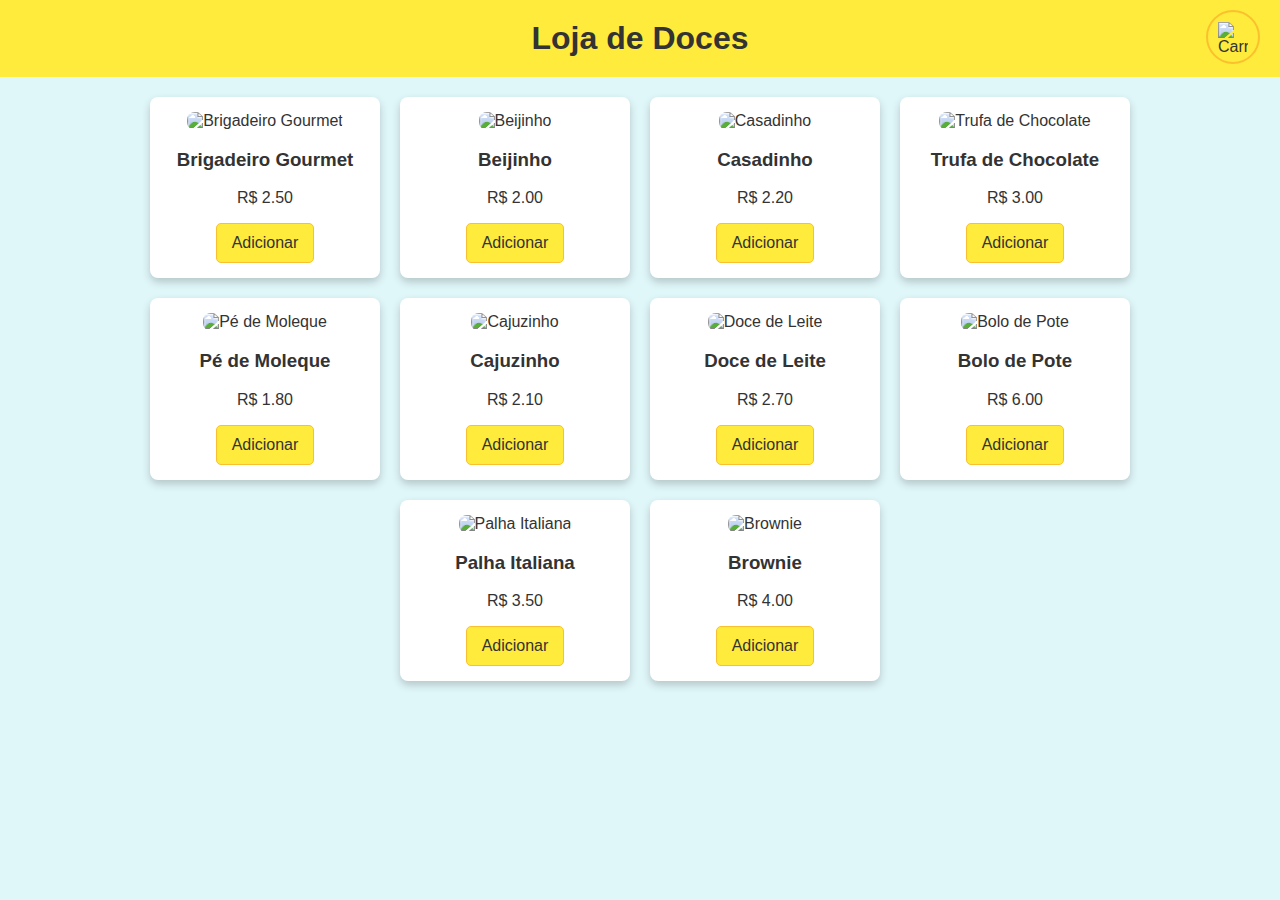
==== index.html @ d25f2587 "Add files via upload" ====
<!DOCTYPE html>
<html lang="en">
<head>
    <meta charset="UTF-8">
    <meta name="viewport" content="width=device-width, initial-scale=1.0">
    <title>Loja de Doces</title>
    <link rel="stylesheet" href="styles.css">
</head>
<body>
    <header>
        <h1 class="logo">Loja de Doces</h1>
        <div id="cart-icon" onclick="toggleCart()">
            <img src="https://www.google.com/url?sa=i&url=https%3A%2F%2Fwww.flaticon.com%2Fbr%2Ficone-gratis%2Fcarrinho-de-compras_126510&psig=AOvVaw0x9vrKKAD3Cn2fqBNxUAMs&ust=1732737529843000&source=images&cd=vfe&opi=89978449&ved=0CBEQjRxqFwoTCNiv4Lnk-okDFQAAAAAdAAAAABAE" alt="Carrinho">
        </div>
    </header>

    <div id="notification" class="hidden"></div>

    <div class="container">
        <div class="products" id="product-list">
            <!-- Produtos serão carregados aqui dinamicamente -->
        </div>
    </div>

    <!-- Detalhes do carrinho -->
    <div id="cart-details">
        <h2>Seu Carrinho</h2>
        <div id="cart-items">
            <!-- Itens do carrinho serão exibidos aqui -->
        </div>
        <div class="finalize-button" onclick="finalizeOrder()">Finalizar Pedido</div>
    </div>

    <script src="script.js"></script>
</body>
</html>
---- styles.css ----
/* Estilo geral */
body {
    font-family: Arial, sans-serif;
    margin: 0;
    background-color: #e0f7fa; /* Azul bebê */
    color: #333;
}

header {
    background-color: #ffeb3b; /* Amarelo */
    padding: 20px;
    text-align: center;
    color: #333;
    position: relative;
}

header h1 {
    margin: 0;
    font-size: 1.8em;
}

.logo {
    font-size: 2em;
    font-weight: bold;
}

#cart-icon {
    position: absolute;
    top: 10px;
    right: 20px;
    background: #ffeb3b;
    border: 2px solid #fbc02d;
    border-radius: 50%;
    padding: 10px;
    cursor: pointer;
    display: flex;
    align-items: center;
    justify-content: center;
}

#cart-icon img {
    width: 30px;
    height: 30px;
}

#cart-details {
    position: fixed;
    top: 60px;
    right: 20px;
    width: 300px;
    background: white;
    border: 1px solid #ddd;
    border-radius: 8px;
    box-shadow: 0 4px 8px rgba(0, 0, 0, 0.2);
    display: none;
    flex-direction: column;
    padding: 10px;
}

#cart-details h2 {
    margin-top: 0;
}

.cart-item {
    display: flex;
    justify-content: space-between;
    align-items: center;
    padding: 10px 0;
    border-bottom: 1px solid #ddd;
}

.cart-item:last-child {
    border-bottom: none;
}

.cart-item button {
    background: #ffeb3b;
    color: #333;
    border: 1px solid #fbc02d;
    border-radius: 5px;
    padding: 5px 10px;
    cursor: pointer;
}

.cart-item button:hover {
    background: #ffe082;
}

.finalize-button {
    background: #ffeb3b;
    color: #333;
    border: 1px solid #fbc02d;
    border-radius: 5px;
    padding: 10px;
    text-align: center;
    cursor: pointer;
    margin-top: 10px;
}

.finalize-button:hover {
    background: #ffe082;
}

.container {
    max-width: 1200px;
    margin: 0 auto;
    padding: 20px;
}

.products {
    display: flex;
    flex-wrap: wrap;
    gap: 20px;
    justify-content: center;
}

.product-card {
    background: white;
    border-radius: 8px;
    box-shadow: 0 4px 8px rgba(0, 0, 0, 0.2);
    padding: 15px;
    text-align: center;
    width: 200px;
}

.product-card img {
    max-width: 100%;
    border-radius: 8px;
}

.product-card button {
    background-color: #ffeb3b;
    color: #333;
    border: 1px solid #fbc02d;
    padding: 10px 15px;
    border-radius: 5px;
    cursor: pointer;
    font-size: 1em;
}

.product-card button:hover {
    background-color: #ffe082;
}

/* Notificação */
#notification {
    position: fixed;
    top: 20px;
    right: 20px;
    background-color: #ffeb3b;
    color: #333;
    padding: 10px 20px;
    border-radius: 5px;
    box-shadow: 0 4px 8px rgba(0, 0, 0, 0.2);
    font-size: 1em;
    z-index: 1000;
    opacity: 0;
    transition: opacity 0.5s ease-in-out;
}

#notification.visible {
    opacity: 1;
}

#notification.hidden {
    opacity: 0;
    pointer-events: none;
}
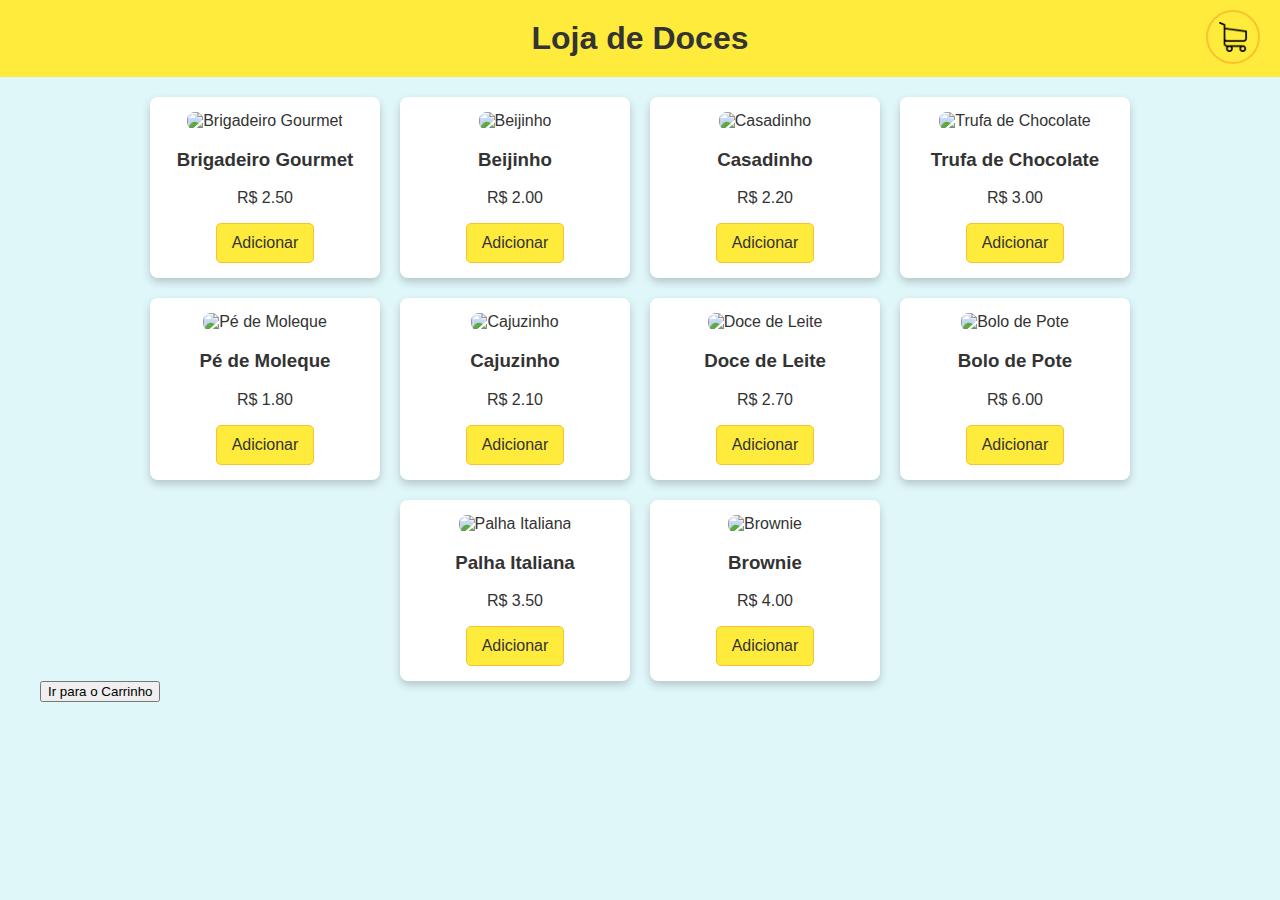
==== commit a77ec118: "mudanças index.html eu alterei o carrinho (coloquei o x mais discreto e para a direita)" ====
--- a/index.html
+++ b/index.html
@@ -10,7 +10,7 @@
     <header>
         <h1 class="logo">Loja de Doces</h1>
         <div id="cart-icon" onclick="toggleCart()">
-            <img src="https://www.google.com/url?sa=i&url=https%3A%2F%2Fwww.flaticon.com%2Fbr%2Ficone-gratis%2Fcarrinho-de-compras_126510&psig=AOvVaw0x9vrKKAD3Cn2fqBNxUAMs&ust=1732737529843000&source=images&cd=vfe&opi=89978449&ved=0CBEQjRxqFwoTCNiv4Lnk-okDFQAAAAAdAAAAABAE" alt="Carrinho">
+            <img src="carrinho.png" alt="Carrinho">
         </div>
     </header>
 
@@ -20,14 +20,17 @@
         <div class="products" id="product-list">
             <!-- Produtos serão carregados aqui dinamicamente -->
         </div>
+        <button class="go-to-cart" onclick="goToCart()">Ir para o Carrinho</button> <!-- Botão adicionado -->
     </div>
 
     <!-- Detalhes do carrinho -->
     <div id="cart-details">
+        <button id="close-cart" onclick="toggleCart()">X</button> <!-- X para fechar -->
         <h2>Seu Carrinho</h2>
         <div id="cart-items">
             <!-- Itens do carrinho serão exibidos aqui -->
         </div>
+        <p>Total: R$ <span id="cart-total">0.00</span></p> <!-- Exibição do total -->
         <div class="finalize-button" onclick="finalizeOrder()">Finalizar Pedido</div>
     </div>
 
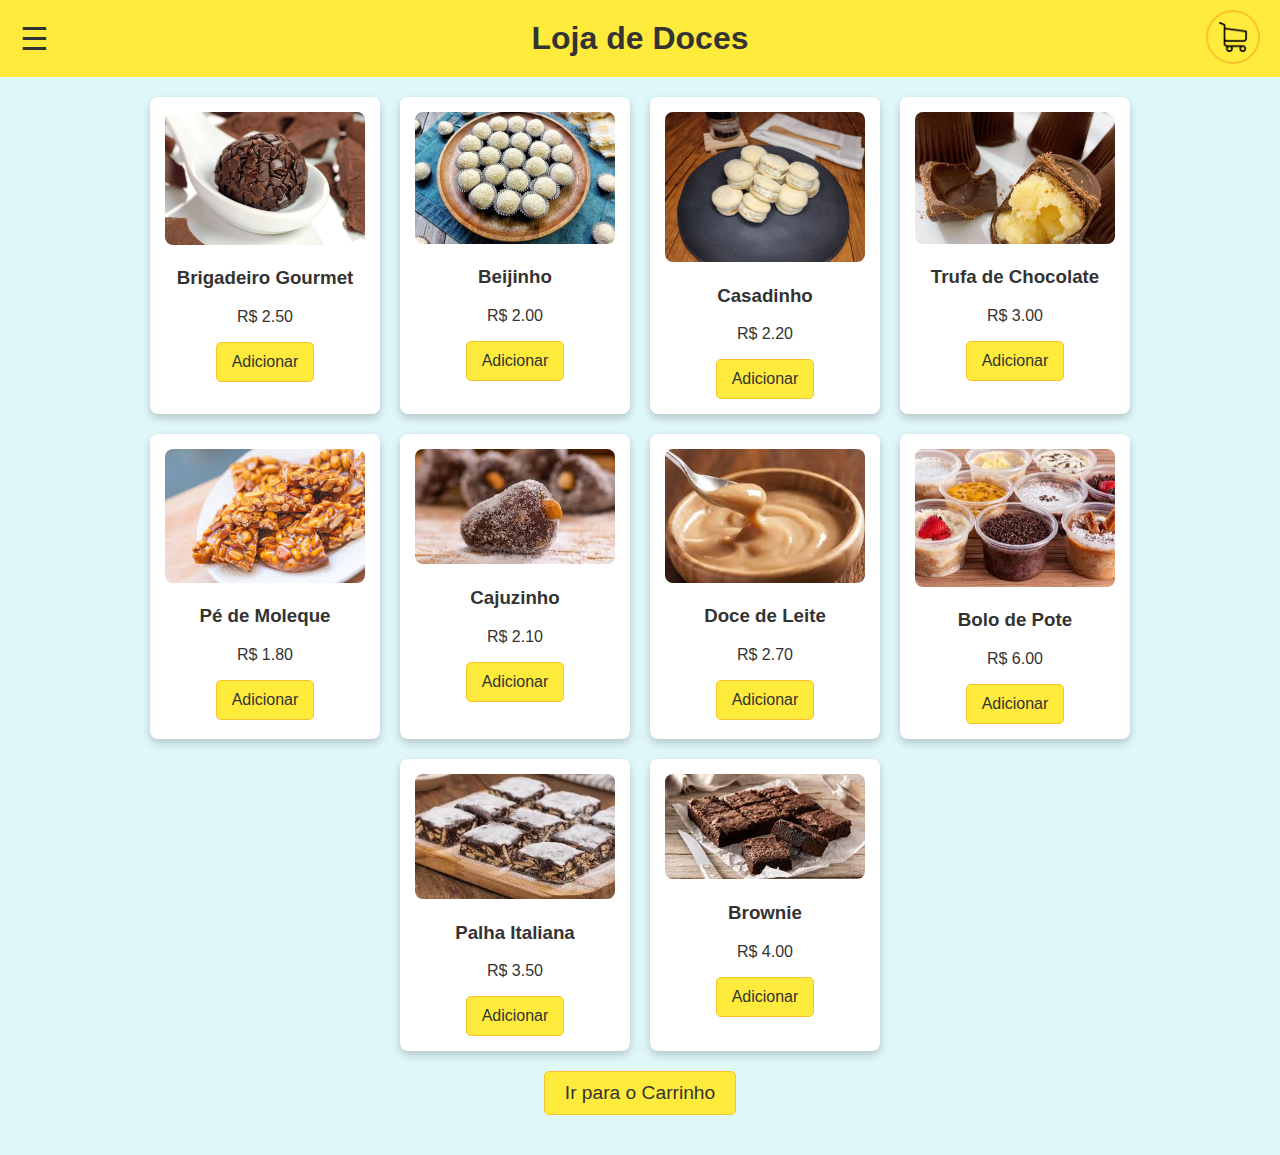
==== commit b5302a50: "Add files via upload" ====
--- a/index.html
+++ b/index.html
@@ -10,27 +10,30 @@
     <header>
         <h1 class="logo">Loja de Doces</h1>
         <div id="cart-icon" onclick="toggleCart()">
-            <img src="carrinho.png" alt="Carrinho">
+            <img src="imagens/carrinho.png" alt="Carrinho">
         </div>
+        <div id="hamburger-menu" onclick="toggleMenu()">&#9776;</div>
+        <nav id="menu" class="hidden">
+            <ul>
+                <li><a href="sobre.html">Sobre Nós</a></li>
+                <li><a href="contato.html">Contato</a></li>
+                <li><a href="faq.html">FAQ</a></li>
+            </ul>
+        </nav>
     </header>
 
     <div id="notification" class="hidden"></div>
 
     <div class="container">
-        <div class="products" id="product-list">
-            <!-- Produtos serão carregados aqui dinamicamente -->
-        </div>
-        <button class="go-to-cart" onclick="goToCart()">Ir para o Carrinho</button> <!-- Botão adicionado -->
+        <div class="products" id="product-list"></div>
+        <button class="go-to-cart" onclick="toggleCart()">Ir para o Carrinho</button>
     </div>
 
-    <!-- Detalhes do carrinho -->
     <div id="cart-details">
-        <button id="close-cart" onclick="toggleCart()">X</button> <!-- X para fechar -->
+        <button id="close-cart" onclick="toggleCart()">X</button>
         <h2>Seu Carrinho</h2>
-        <div id="cart-items">
-            <!-- Itens do carrinho serão exibidos aqui -->
-        </div>
-        <p>Total: R$ <span id="cart-total">0.00</span></p> <!-- Exibição do total -->
+        <div id="cart-items"></div>
+        <p>Total: R$ <span id="cart-total">0.00</span></p>
         <div class="finalize-button" onclick="finalizeOrder()">Finalizar Pedido</div>
     </div>
 
--- a/styles.css
+++ b/styles.css
@@ -57,6 +57,17 @@
     padding: 10px;
 }
 
+#close-cart {
+    position: absolute;
+    top: 10px;
+    right: 10px;
+    color: #000;
+    border: none;
+    padding: 5px;
+    cursor: pointer;
+    font-size: 1.2em;
+}
+
 #cart-details h2 {
     margin-top: 0;
 }
@@ -101,6 +112,66 @@
     background: #ffe082;
 }
 
+/* Estilo do menu hambúrguer */
+#hamburger-menu {
+    display: none;
+    font-size: 2em;
+    cursor: pointer;
+    color: #333;
+    position: absolute;
+    top: 20px;
+    left: 20px;
+}
+
+#menu {
+    display: flex;
+    flex-direction: column;
+    background-color: #ffeb3b;
+    position: absolute;
+    top: 60px;
+    left: 0;
+    width: 200px;
+    padding: 20px;
+    border-radius: 8px;
+    box-shadow: 0 4px 8px rgba(0, 0, 0, 0.2);
+}
+
+#menu.hidden {
+    display: none;
+}
+
+#menu ul {
+    list-style-type: none;
+    padding: 0;
+}
+
+#menu ul li {
+    padding: 10px 0;
+}
+
+#menu ul li a {
+    text-decoration: none;
+    color: #333;
+    font-size: 1.2em;
+}
+
+#menu ul li a:hover {
+    color: #fbc02d;
+}
+
+/* Exibe o hambúrguer no celular */
+@media  {
+    #hamburger-menu {
+        display: block;
+    }
+    
+    #menu {
+        width: 100%;
+        top: 50px;
+    }
+}
+
+/* Outros estilos */
 .container {
     max-width: 1200px;
     margin: 0 auto;
@@ -166,3 +237,21 @@
     opacity: 0;
     pointer-events: none;
 }
+
+/* Botão Ir para o Carrinho */
+.go-to-cart {
+    display: block;
+    background-color: #ffeb3b;
+    color: #333;
+    border: 1px solid #fbc02d;
+    border-radius: 5px;
+    padding: 10px 20px;
+    font-size: 1.2em;
+    text-align: center;
+    margin: 20px auto;
+    cursor: pointer;
+}
+
+.go-to-cart:hover {
+    background-color: #ffe082;
+}
